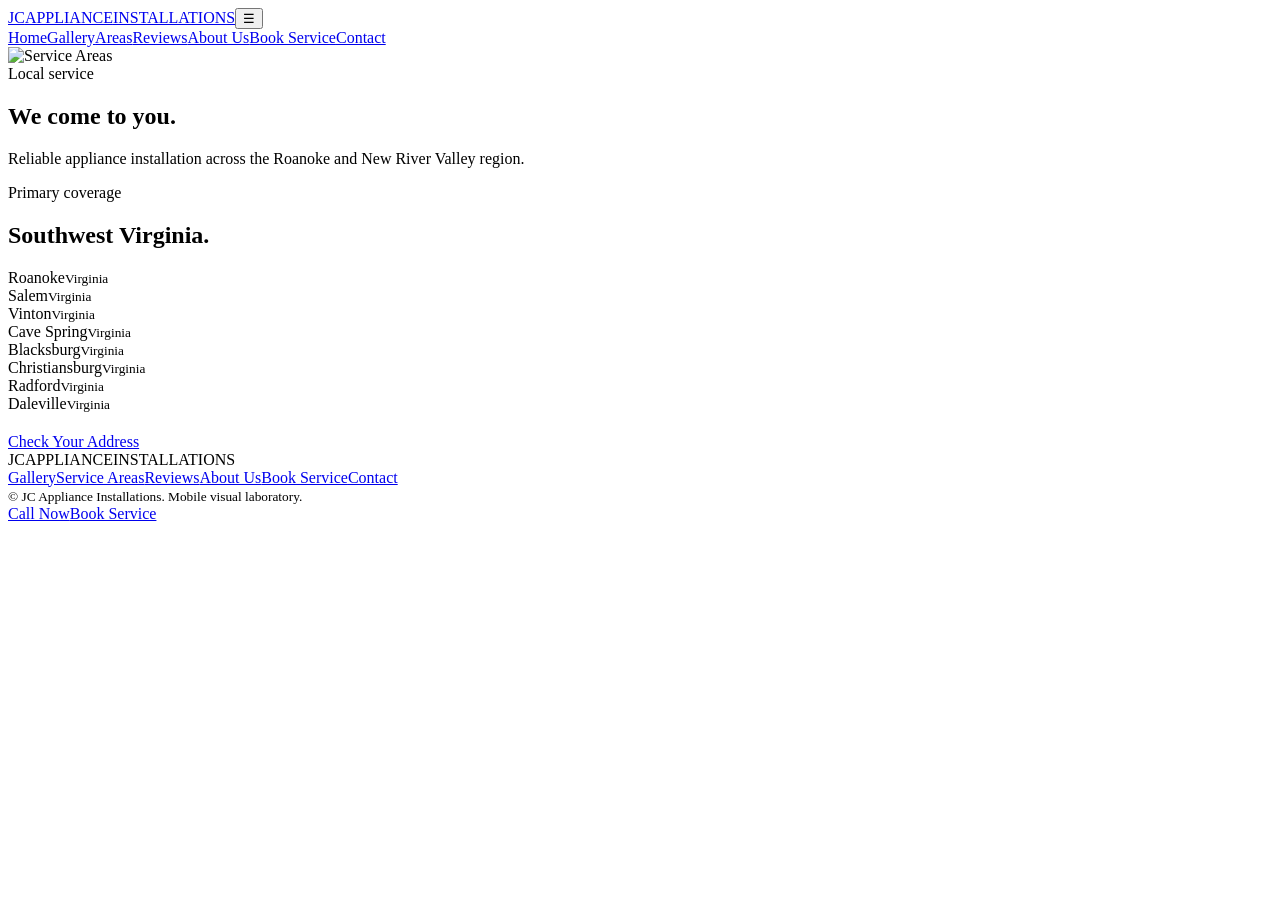
==== areas.html @ 16e23894 "Add files via upload" ====
<!doctype html><html lang="en"><head><meta charset="utf-8"><meta name="viewport" content="width=device-width,initial-scale=1,viewport-fit=cover"><title>Service Areas — JC Appliance</title><link rel="stylesheet" href="assets/css/mobile.css"></head><body><div class="site-shell"><header class="mobile-header"><a class="brand" href="index.html"><span class="brand-mark">JC</span><span class="brand-copy">APPLIANCE<span>INSTALLATIONS</span></span></a><button class="menu-btn" aria-label="Open menu" aria-expanded="false">☰</button></header>
<nav class="mobile-nav"><a href="index.html">Home</a><a href="galeria.html">Gallery</a><a href="areas.html">Areas</a><a href="reviews.html">Reviews</a><a href="nosotros.html">About Us</a><a href="reservar.html">Book Service</a><a href="contacto.html">Contact</a></nav><main><section class="page-hero"><img src="assets/images/areas-gps.jpg" alt="Service Areas"><div class="page-hero-content"><span class="eyebrow">Local service</span><h1>We come to you.</h1><p>Reliable appliance installation across the Roanoke and New River Valley region.</p></div></section><section class="section"><span class="section-kicker">Primary coverage</span><h2>Southwest Virginia.</h2><div class="city-grid"><div class="city">Roanoke<small>Virginia</small></div><div class="city">Salem<small>Virginia</small></div><div class="city">Vinton<small>Virginia</small></div><div class="city">Cave Spring<small>Virginia</small></div><div class="city">Blacksburg<small>Virginia</small></div><div class="city">Christiansburg<small>Virginia</small></div><div class="city">Radford<small>Virginia</small></div><div class="city">Daleville<small>Virginia</small></div></div><div style="height:20px"></div><a class="btn btn-primary btn-block" href="contacto.html">Check Your Address</a></section></main><footer class="footer"><div class="brand"><span class="brand-mark">JC</span><span class="brand-copy">APPLIANCE<span>INSTALLATIONS</span></span></div><div class="footer-links"><a href="galeria.html">Gallery</a><a href="areas.html">Service Areas</a><a href="reviews.html">Reviews</a><a href="nosotros.html">About Us</a><a href="reservar.html">Book Service</a><a href="contacto.html">Contact</a></div><small>© <span data-year></span> JC Appliance Installations. Mobile visual laboratory.</small></footer><div class="bottom-bar"><a class="btn btn-secondary" href="tel:+15405583067">Call Now</a><a class="btn btn-primary" href="reservar.html">Book Service</a></div><script src="assets/js/mobile.js"></script></div></body></html>
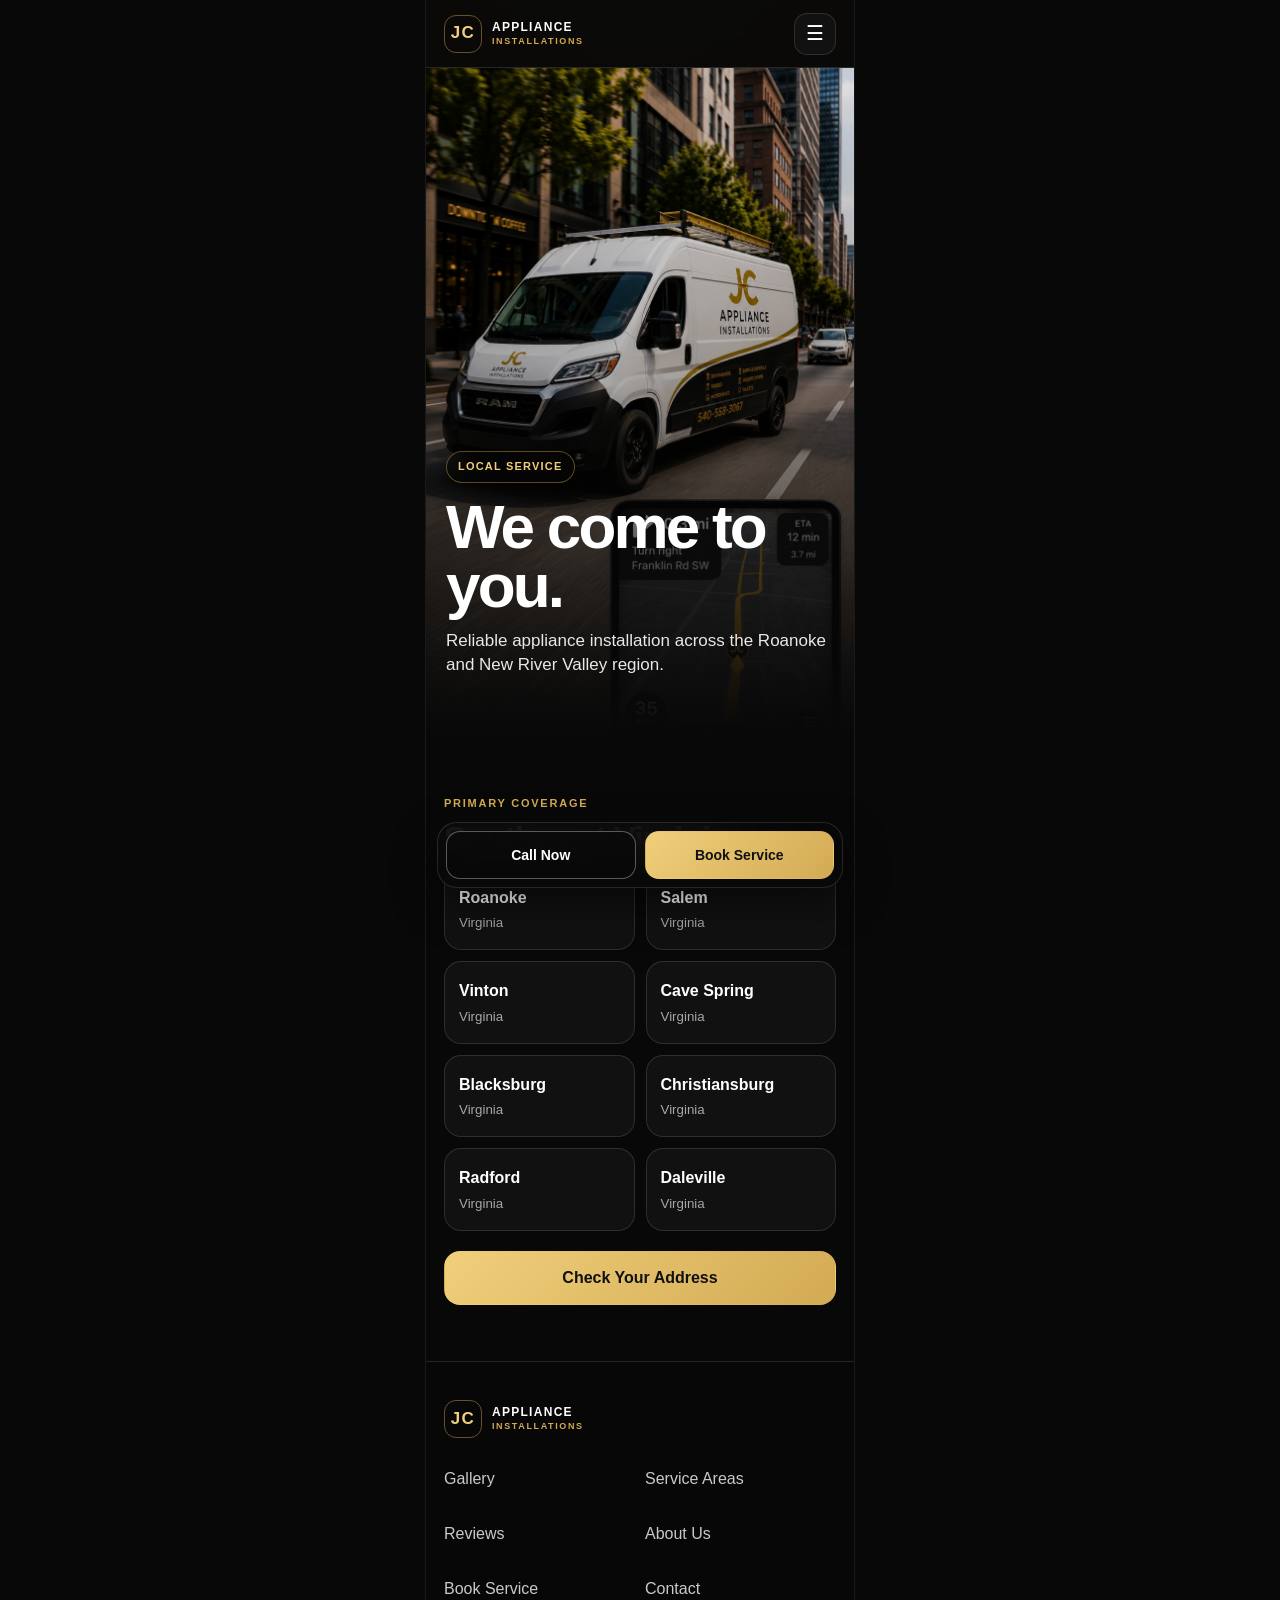
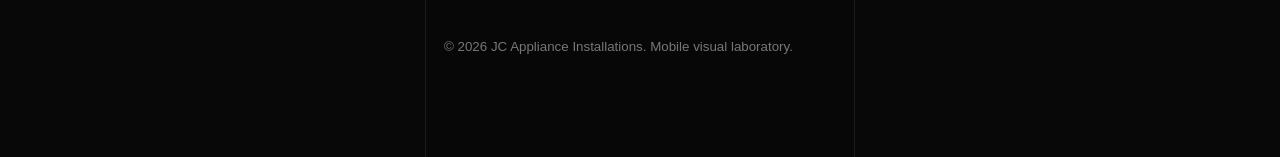
==== commit b233b609: "Add files via upload" ====
--- a/areas.html
+++ b/areas.html
@@ -1,2 +1,2 @@
-<!doctype html><html lang="en"><head><meta charset="utf-8"><meta name="viewport" content="width=device-width,initial-scale=1,viewport-fit=cover"><title>Service Areas — JC Appliance</title><link rel="stylesheet" href="assets/css/mobile.css"></head><body><div class="site-shell"><header class="mobile-header"><a class="brand" href="index.html"><span class="brand-mark">JC</span><span class="brand-copy">APPLIANCE<span>INSTALLATIONS</span></span></a><button class="menu-btn" aria-label="Open menu" aria-expanded="false">☰</button></header>
-<nav class="mobile-nav"><a href="index.html">Home</a><a href="galeria.html">Gallery</a><a href="areas.html">Areas</a><a href="reviews.html">Reviews</a><a href="nosotros.html">About Us</a><a href="reservar.html">Book Service</a><a href="contacto.html">Contact</a></nav><main><section class="page-hero"><img src="assets/images/areas-gps.jpg" alt="Service Areas"><div class="page-hero-content"><span class="eyebrow">Local service</span><h1>We come to you.</h1><p>Reliable appliance installation across the Roanoke and New River Valley region.</p></div></section><section class="section"><span class="section-kicker">Primary coverage</span><h2>Southwest Virginia.</h2><div class="city-grid"><div class="city">Roanoke<small>Virginia</small></div><div class="city">Salem<small>Virginia</small></div><div class="city">Vinton<small>Virginia</small></div><div class="city">Cave Spring<small>Virginia</small></div><div class="city">Blacksburg<small>Virginia</small></div><div class="city">Christiansburg<small>Virginia</small></div><div class="city">Radford<small>Virginia</small></div><div class="city">Daleville<small>Virginia</small></div></div><div style="height:20px"></div><a class="btn btn-primary btn-block" href="contacto.html">Check Your Address</a></section></main><footer class="footer"><div class="brand"><span class="brand-mark">JC</span><span class="brand-copy">APPLIANCE<span>INSTALLATIONS</span></span></div><div class="footer-links"><a href="galeria.html">Gallery</a><a href="areas.html">Service Areas</a><a href="reviews.html">Reviews</a><a href="nosotros.html">About Us</a><a href="reservar.html">Book Service</a><a href="contacto.html">Contact</a></div><small>© <span data-year></span> JC Appliance Installations. Mobile visual laboratory.</small></footer><div class="bottom-bar"><a class="btn btn-secondary" href="tel:+15405583067">Call Now</a><a class="btn btn-primary" href="reservar.html">Book Service</a></div><script src="assets/js/mobile.js"></script></div></body></html>
+<!doctype html><html lang="en"><head><meta charset="utf-8"><meta name="viewport" content="width=device-width,initial-scale=1,viewport-fit=cover"><title>Service Areas — JC Appliance</title><link rel="stylesheet" href="mobile.css"></head><body><div class="site-shell"><header class="mobile-header"><a class="brand" href="index.html"><span class="brand-mark">JC</span><span class="brand-copy">APPLIANCE<span>INSTALLATIONS</span></span></a><button class="menu-btn" aria-label="Open menu" aria-expanded="false">☰</button></header>
+<nav class="mobile-nav"><a href="index.html">Home</a><a href="galeria.html">Gallery</a><a href="areas.html">Areas</a><a href="reviews.html">Reviews</a><a href="nosotros.html">About Us</a><a href="reservar.html">Book Service</a><a href="contacto.html">Contact</a></nav><main><section class="page-hero"><img src="areas-gps.jpg" alt="Service Areas"><div class="page-hero-content"><span class="eyebrow">Local service</span><h1>We come to you.</h1><p>Reliable appliance installation across the Roanoke and New River Valley region.</p></div></section><section class="section"><span class="section-kicker">Primary coverage</span><h2>Southwest Virginia.</h2><div class="city-grid"><div class="city">Roanoke<small>Virginia</small></div><div class="city">Salem<small>Virginia</small></div><div class="city">Vinton<small>Virginia</small></div><div class="city">Cave Spring<small>Virginia</small></div><div class="city">Blacksburg<small>Virginia</small></div><div class="city">Christiansburg<small>Virginia</small></div><div class="city">Radford<small>Virginia</small></div><div class="city">Daleville<small>Virginia</small></div></div><div style="height:20px"></div><a class="btn btn-primary btn-block" href="contacto.html">Check Your Address</a></section></main><footer class="footer"><div class="brand"><span class="brand-mark">JC</span><span class="brand-copy">APPLIANCE<span>INSTALLATIONS</span></span></div><div class="footer-links"><a href="galeria.html">Gallery</a><a href="areas.html">Service Areas</a><a href="reviews.html">Reviews</a><a href="nosotros.html">About Us</a><a href="reservar.html">Book Service</a><a href="contacto.html">Contact</a></div><small>© <span data-year></span> JC Appliance Installations. Mobile visual laboratory.</small></footer><div class="bottom-bar"><a class="btn btn-secondary" href="tel:+15405583067">Call Now</a><a class="btn btn-primary" href="reservar.html">Book Service</a></div><script src="mobile.js"></script></div></body></html>
--- a/mobile.css
+++ b/mobile.css
@@ -0,0 +1,19 @@
+:root{--black:#080808;--ink:#111;--gold:#d3aa54;--gold2:#f0cf7b;--cream:#f8f5ee;--muted:#a7a7a7;--line:rgba(255,255,255,.12);--radius:22px;--shadow:0 18px 55px rgba(0,0,0,.34)}
+*{box-sizing:border-box}html{scroll-behavior:smooth;background:var(--black)}body{margin:0;font-family:-apple-system,BlinkMacSystemFont,"Segoe UI",Roboto,Helvetica,Arial,sans-serif;background:var(--black);color:#fff;line-height:1.45}a{color:inherit;text-decoration:none}img{display:block;width:100%;height:auto}button,input,textarea,select{font:inherit}
+.site-shell{min-height:100vh;background:radial-gradient(circle at 50% -10%,rgba(211,170,84,.16),transparent 30%),var(--black)}
+.mobile-header{position:sticky;top:0;z-index:50;display:flex;align-items:center;justify-content:space-between;height:68px;padding:0 18px;background:rgba(8,8,8,.88);backdrop-filter:blur(18px);border-bottom:1px solid var(--line)}
+.brand{display:flex;align-items:center;gap:10px;font-weight:800;letter-spacing:.08em}.brand-mark{display:grid;place-items:center;width:38px;height:38px;border:1px solid rgba(211,170,84,.45);border-radius:12px;color:var(--gold2);font-size:17px}.brand-copy{font-size:12px;line-height:1.08}.brand-copy span{display:block;color:var(--gold);font-size:9px;letter-spacing:.18em;margin-top:3px}
+.menu-btn{width:42px;height:42px;border-radius:13px;border:1px solid var(--line);background:#111;color:#fff;font-size:20px}.mobile-nav{display:none;position:fixed;inset:68px 0 auto;background:rgba(8,8,8,.98);padding:12px 18px 22px;border-bottom:1px solid var(--line);z-index:49}.mobile-nav.open{display:grid;gap:8px}.mobile-nav a{padding:14px 15px;border-radius:14px;background:#111;border:1px solid var(--line);font-weight:650}.mobile-nav a.active{border-color:rgba(211,170,84,.55);color:var(--gold2)}
+.hero{position:relative;min-height:calc(100svh - 68px);display:flex;align-items:flex-end;overflow:hidden}.hero-media{position:absolute;inset:0}.hero-media img{height:100%;object-fit:cover}.hero::after{content:"";position:absolute;inset:0;background:linear-gradient(180deg,rgba(0,0,0,.08) 24%,rgba(0,0,0,.38) 52%,#080808 98%)}.hero-content{position:relative;z-index:2;padding:34px 20px 36px;width:100%}.eyebrow{display:inline-flex;gap:8px;align-items:center;padding:7px 11px;border:1px solid rgba(211,170,84,.42);background:rgba(8,8,8,.55);backdrop-filter:blur(10px);border-radius:999px;color:var(--gold2);font-size:11px;font-weight:800;letter-spacing:.11em;text-transform:uppercase}.hero h1,.page-hero h1{font-size:clamp(42px,12vw,62px);line-height:.95;letter-spacing:-.045em;margin:15px 0 13px;max-width:690px}.hero p,.page-hero p{font-size:17px;color:#e8e8e8;max-width:560px;margin:0 0 22px}.actions{display:grid;grid-template-columns:1fr 1fr;gap:11px}.btn{min-height:54px;display:flex;align-items:center;justify-content:center;border-radius:16px;padding:0 15px;font-weight:800;border:1px solid transparent}.btn-primary{background:linear-gradient(135deg,var(--gold2),var(--gold));color:#111}.btn-secondary{background:rgba(9,9,9,.8);border-color:rgba(255,255,255,.33);color:#fff}.btn-block{width:100%}
+.trust-strip{display:grid;grid-template-columns:repeat(3,1fr);gap:8px;padding:0 18px 28px}.trust-item{text-align:center;padding:16px 7px;background:#101010;border:1px solid var(--line);border-radius:18px}.trust-item strong{display:block;color:var(--gold2);font-size:16px}.trust-item span{display:block;color:var(--muted);font-size:10px;margin-top:3px;text-transform:uppercase;letter-spacing:.08em}
+.section{padding:56px 18px}.section-tight{padding-top:24px}.section-kicker{color:var(--gold);font-size:11px;font-weight:850;letter-spacing:.16em;text-transform:uppercase}.section h2{font-size:34px;line-height:1.02;letter-spacing:-.035em;margin:8px 0 12px}.section-lead{color:#c6c6c6;margin:0 0 24px}.cards{display:grid;gap:13px}.card{background:linear-gradient(160deg,#171717,#0d0d0d);border:1px solid var(--line);border-radius:var(--radius);padding:19px;box-shadow:var(--shadow)}.service-card{display:grid;grid-template-columns:48px 1fr auto;gap:13px;align-items:center}.service-icon{width:48px;height:48px;border-radius:15px;display:grid;place-items:center;background:rgba(211,170,84,.11);color:var(--gold2);font-size:23px}.service-card h3{margin:0 0 3px;font-size:18px}.service-card p{margin:0;color:var(--muted);font-size:13px}.arrow{color:var(--gold2);font-size:24px}
+.feature-image{border-radius:26px;overflow:hidden;border:1px solid var(--line);box-shadow:var(--shadow);margin-bottom:18px}.feature-image img{aspect-ratio:9/16;object-fit:cover}.split-note{padding:18px;border-radius:18px;background:rgba(211,170,84,.08);border:1px solid rgba(211,170,84,.24);color:#e9dfc6}
+.page-hero{position:relative;min-height:74svh;display:flex;align-items:flex-end;overflow:hidden}.page-hero img{position:absolute;inset:0;height:100%;object-fit:cover}.page-hero::after{content:"";position:absolute;inset:0;background:linear-gradient(180deg,rgba(0,0,0,.08),rgba(0,0,0,.28) 45%,#080808 100%)}.page-hero-content{position:relative;z-index:2;padding:90px 20px 34px;width:100%}
+.stat-grid{display:grid;grid-template-columns:1fr 1fr;gap:12px}.stat{padding:20px;background:#111;border:1px solid var(--line);border-radius:19px}.stat strong{font-size:28px;color:var(--gold2);display:block}.stat span{font-size:12px;color:var(--muted)}
+.quote{font-size:21px;line-height:1.3;padding:22px;border-radius:20px;background:#111;border:1px solid var(--line)}.stars{color:#f2c35f;letter-spacing:.12em}.reviewer{margin-top:13px;color:#bbb;font-size:13px}
+.city-grid{display:grid;grid-template-columns:1fr 1fr;gap:11px}.city{padding:17px 14px;border-radius:17px;background:#111;border:1px solid var(--line);font-weight:750}.city small{display:block;color:var(--muted);font-weight:500;margin-top:4px}
+.form{display:grid;gap:13px}.field{display:grid;gap:7px}.field label{font-size:12px;color:#cfcfcf;font-weight:700}.field input,.field textarea,.field select{width:100%;background:#111;color:#fff;border:1px solid rgba(255,255,255,.17);border-radius:15px;padding:15px 14px;outline:none}.field textarea{min-height:120px;resize:vertical}.field input:focus,.field textarea:focus,.field select:focus{border-color:var(--gold)}
+.footer{padding:38px 18px 100px;border-top:1px solid var(--line);background:#070707}.footer .brand{margin-bottom:18px}.footer-links{display:grid;grid-template-columns:1fr 1fr;gap:10px}.footer-links a{padding:11px 0;color:#c9c9c9}.footer small{display:block;color:#777;margin-top:26px}
+.bottom-bar{position:fixed;left:12px;right:12px;bottom:12px;z-index:45;display:grid;grid-template-columns:1fr 1fr;gap:9px;padding:8px;background:rgba(8,8,8,.9);backdrop-filter:blur(16px);border:1px solid var(--line);border-radius:20px;box-shadow:0 16px 40px rgba(0,0,0,.5)}.bottom-bar .btn{min-height:48px;border-radius:14px;font-size:14px}
+.gallery-grid{display:grid;gap:14px}.gallery-grid img{border-radius:20px;aspect-ratio:9/16;object-fit:cover;border:1px solid var(--line)}
+@media(min-width:768px){body{max-width:430px;margin:0 auto;border-left:1px solid #1a1a1a;border-right:1px solid #1a1a1a}.bottom-bar{max-width:406px;margin:0 auto}}
